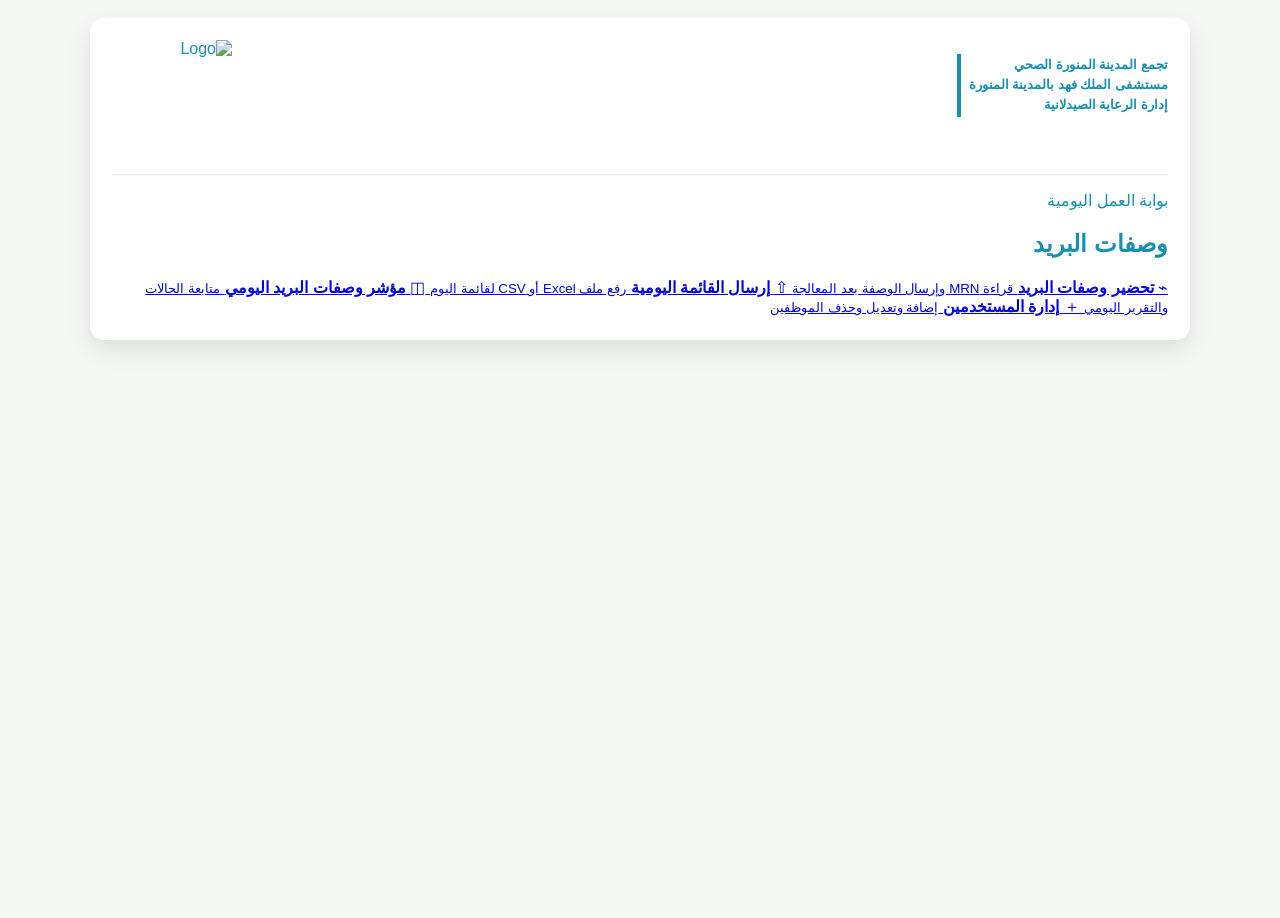
==== index.html @ 7c74ae82 "Add files via upload" ====
<!doctype html>
<html lang="ar" dir="rtl">
<head>
  <meta charset="utf-8">
  <meta name="viewport" content="width=device-width, initial-scale=1">
  <title>بوابة وصفات البريد</title>
  <link rel="stylesheet" href="style.css?v=20260612-portal">
</head>
<body>
  <main class="app-shell employee-shell portal-shell">
    <header class="official-top">
      <div class="official-header">
        <h2>تجمع المدينة المنورة الصحي</h2>
        <h3>مستشفى الملك فهد بالمدينة المنورة</h3>
        <h3>إدارة الرعاية الصيدلانية</h3>
      </div>
      <img class="official-logo" src="logo.png" alt="Logo">
    </header>

    <hr class="official-divider">

    <section class="portal-hero" aria-label="بوابة وصفات البريد">
      <p class="portal-kicker">بوابة العمل اليومية</p>
      <h1>وصفات البريد</h1>
    </section>

    <nav class="portal-grid" aria-label="روابط صفحات النظام">
      <a class="portal-card primary" href="prep.html">
        <span class="portal-icon" aria-hidden="true">⌁</span>
        <span>
          <strong>تحضير وصفات البريد</strong>
          <small>قراءة MRN وإرسال الوصفة بعد المعالجة</small>
        </span>
      </a>

      <a class="portal-card upload" href="upload.html">
        <span class="portal-icon" aria-hidden="true">⇧</span>
        <span>
          <strong>إرسال القائمة اليومية</strong>
          <small>رفع ملف Excel أو CSV لقائمة اليوم</small>
        </span>
      </a>

      <a class="portal-card dashboard" href="dashboard.html">
        <span class="portal-icon" aria-hidden="true">◫</span>
        <span>
          <strong>مؤشر وصفات البريد اليومي</strong>
          <small>متابعة الحالات والتقرير اليومي</small>
        </span>
      </a>

      <a class="portal-card users" href="users.html">
        <span class="portal-icon" aria-hidden="true">＋</span>
        <span>
          <strong>إدارة المستخدمين</strong>
          <small>إضافة وتعديل وحذف الموظفين</small>
        </span>
      </a>
    </nav>
  </main>
</body>
</html>
---- style.css ----
:root {
  color-scheme: light;
  --bg: #f6f8f5;
  --surface: #ffffff;
  --text: #17221d;
  --muted: #637068;
  --border: #dce3dc;
  --primary: #0f766e;
  --primary-dark: #115e59;
  --accent: #b42318;
  --success: #157347;
  --shadow: 0 14px 36px rgba(23, 34, 29, 0.10);
}

* {
  box-sizing: border-box;
}

body {
  margin: 0;
  min-height: 100vh;
  background: var(--bg);
  color: var(--text);
  font-family: Tahoma, Arial, sans-serif;
}

button,
input {
  font: inherit;
}

.app-shell {
  width: min(100%, 720px);
  min-height: 100vh;
  margin: 0 auto;
  padding: 20px;
}

.employee-shell {
  width: min(100%, 1100px);
  min-height: auto;
  margin: 18px auto;
  padding: 22px;
  background: #fff;
  border-radius: 14px;
  box-shadow: 0 10px 25px rgba(0, 0, 0, 0.10);
  color: #168fb3;
}

.official-top {
  display: flex;
  align-items: flex-start;
  justify-content: space-between;
  gap: 12px;
  direction: rtl;
}

.official-header {
  width: fit-content;
  max-width: 100%;
  margin-inline-start: 0;
  margin-inline-end: auto;
  padding-left: 8px;
  border-left: 4px solid #168fb3;
  transform: translateY(14px);
}

.official-header h2,
.official-header h3 {
  margin: 2px 0;
  color: #168fb3;
  font-size: 13px;
  line-height: 1.4;
}

.official-logo {
  width: 120px;
  height: 120px;
  object-fit: contain;
}

.official-divider {
  border: 0;
  border-top: 1px solid #e5e7eb;
  margin: 14px 0;
}

.employee-meta {
  display: flex;
  align-items: center;
  justify-content: flex-end;
  margin-bottom: 14px;
}

.date-box {
  color: #168fb3;
  padding: 0;
  font-size: 13px;
  font-weight: 700;
  text-align: center;
}

.dashboard-meta {
  margin-top: -4px;
  margin-bottom: 8px;
}

.dashboard-date-stack {
  display: grid;
  justify-items: start;
  gap: 6px;
}

.update-box {
  color: #64748b;
  font-size: 12px;
  font-weight: 700;
  text-align: start;
}

.employee-page-title {
  margin: 14px 0 24px;
  color: #168fb3;
  text-align: center;
  font-size: 24px;
  line-height: 1.25;
}

.employee-shell .view {
  min-height: 0;
}

.employee-shell .auth-view {
  min-height: 0;
  align-content: start;
}

.employee-login-card {
  max-width: 320px;
  margin: 16px auto 0;
  background: #f9fafb;
  box-shadow: none;
}

.employee-login-card h2 {
  margin: 0 0 8px;
  color: #168fb3;
  text-align: center;
  font-size: 20px;
}

.employee-login-card .primary-btn {
  justify-self: center;
}

.employee-shell label,
.employee-shell .label {
  color: #111827;
  font-weight: 700;
}

.employee-shell input {
  border-color: #cbd5e1;
}

.employee-shell .primary-btn,
.employee-shell .secondary-btn {
  background: #168fb3;
}

.employee-shell .primary-btn:hover,
.employee-shell .secondary-btn:hover {
  background: #0f7898;
}

.employee-toolbar {
  width: min(100%, 360px);
  margin-left: auto;
  margin-right: auto;
  direction: ltr;
  justify-content: flex-start;
  margin-top: 16px;
  padding: 0;
  background: transparent;
  border: 0;
  border-radius: 0;
}

.employee-toolbar .muted {
  color: #64748b;
}

.employee-toolbar strong {
  color: #168fb3;
}

.user-chip {
  direction: rtl;
  display: inline-flex !important;
  align-items: center;
  justify-content: flex-end;
  gap: 8px;
}

.logout-icon {
  width: 28px;
  height: 28px;
  min-height: 28px;
  padding: 0;
  border: 0;
  background: transparent;
  color: #168fb3;
  font-size: 22px;
  line-height: 1;
  display: inline-flex;
  align-items: center;
  justify-content: center;
}

.logout-icon:hover {
  background: transparent;
  transform: scale(1.08);
}

.employee-shell .ghost-btn {
  color: #168fb3;
  border-color: #cbd5e1;
}

.employee-shell #reader,
.employee-shell .result-card {
  box-shadow: none;
  border-color: #e5e7eb;
}

.employee-shell .camera-toggle {
  background: #fff;
  color: #168fb3;
  border: 1px solid #cbd5e1;
  box-shadow: none;
}

.employee-shell .camera-toggle:hover,
.employee-shell .camera-toggle.is-on:hover {
  background: #f8fafc;
}

.employee-shell .done-btn {
  background: #0f766e;
}

.view {
  min-height: calc(100vh - 40px);
}

.hidden {
  display: none !important;
}

.auth-view {
  display: grid;
  align-content: center;
  gap: 22px;
}

.brand-block h1 {
  margin: 0 0 8px;
  font-size: clamp(28px, 8vw, 42px);
  line-height: 1.15;
}

.page-head {
  display: flex;
  align-items: flex-start;
  justify-content: space-between;
  gap: 12px;
  padding: 10px 0 18px;
}

.page-head h1 {
  margin: 0 0 8px;
  font-size: clamp(28px, 8vw, 40px);
  line-height: 1.15;
}

.brand-block p,
.muted,
.hint {
  color: var(--muted);
}

.warning-hint {
  color: var(--accent);
  font-weight: 700;
  font-size: 12px;
}

.panel,
.result-card,
.upload-box {
  background: var(--surface);
  border: 1px solid var(--border);
  border-radius: 8px;
  box-shadow: var(--shadow);
}

.panel {
  display: grid;
  gap: 12px;
  padding: 20px;
}

label,
.label {
  color: var(--muted);
  font-size: 14px;
}

input {
  width: 100%;
  min-height: 48px;
  border: 1px solid var(--border);
  border-radius: 8px;
  padding: 10px 12px;
  background: #fff;
  color: var(--text);
}

input:focus {
  border-color: var(--primary);
  outline: 3px solid rgba(15, 118, 110, 0.16);
}

button {
  min-height: 38px;
  border: 0;
  border-radius: 8px;
  padding: 8px 12px;
  cursor: pointer;
  font-weight: 700;
  font-size: 14px;
}

button:disabled {
  cursor: not-allowed;
  opacity: 0.55;
}

.icon-action {
  width: 32px;
  min-width: 32px;
  min-height: 32px;
  padding: 0;
  display: inline-flex;
  align-items: center;
  justify-content: center;
  font-size: 17px;
  line-height: 1;
}

.primary-btn,
.secondary-btn {
  background: var(--primary);
  color: #fff;
}

.primary-btn:hover,
.secondary-btn:hover {
  background: var(--primary-dark);
}

.ghost-btn {
  background: transparent;
  color: var(--primary-dark);
  border: 1px solid var(--border);
}

.topbar {
  display: flex;
  align-items: center;
  justify-content: space-between;
  gap: 12px;
  padding: 8px 0 18px;
}

.topbar div {
  display: grid;
  gap: 4px;
}

.topbar-actions {
  display: flex !important;
  grid-template-columns: none;
  flex-wrap: wrap;
  justify-content: flex-end;
  gap: 8px;
}

.topbar-actions button {
  min-height: 34px;
  padding: 6px 10px;
}

.active-mode {
  background: #23352e;
  color: #fff;
  border-color: #23352e;
}

.scanner-area {
  display: grid;
  justify-items: center;
  gap: 12px;
}

#reader {
  width: min(100%, 360px);
  overflow: hidden;
  min-height: 220px;
  background: #168fb3;
  border: 1px solid var(--border);
  border-radius: 8px;
}

.scan-actions {
  display: flex;
  justify-content: center;
  align-items: center;
  width: min(100%, 360px);
  gap: 10px;
}

.camera-toggle {
  display: inline-flex;
  align-items: center;
  justify-content: center;
  min-height: 32px;
  background: #fff;
  color: #168fb3;
  border: 1px solid #cbd5e1;
  box-shadow: none;
}

.camera-toggle:hover {
  background: #f8fafc;
}

.camera-toggle.is-on {
  background: #fff;
  color: #168fb3;
  box-shadow: none;
}

.camera-toggle.is-on:hover {
  background: #f8fafc;
}

.camera-status-dot {
  width: 13px;
  height: 13px;
  border-radius: 999px;
  background: #a8b3ad;
  box-shadow: 0 0 0 4px rgba(255, 255, 255, 0.16);
}

.camera-toggle.is-on .camera-status-dot {
  background: #45f08a;
  box-shadow: 0 0 0 4px rgba(69, 240, 138, 0.18);
}

.manual-form {
  display: grid;
  grid-template-columns: 150px auto;
  align-items: center;
  justify-content: center;
  width: min(100%, 360px);
  gap: 10px;
}

.manual-form input {
  min-width: 0;
  text-align: center;
}

.manual-form button {
  background: #fff;
  color: #168fb3;
  border: 1px solid #cbd5e1;
}

.manual-form button:hover {
  background: #f8fafc;
}

.message {
  min-height: 22px;
  margin: 0;
  color: var(--muted);
  line-height: 1.6;
}

.message.error,
.prepared-message {
  color: var(--accent);
}

.message.success {
  color: var(--success);
}

.result-card {
  display: grid;
  justify-items: center;
  gap: 10px;
  width: min(100%, 360px);
  margin: 14px auto 0;
  padding: 12px 14px;
}

.result-card div {
  display: grid;
  gap: 4px;
}

.result-card strong {
  font-size: 20px;
  line-height: 1.35;
  overflow-wrap: anywhere;
}

.prepared-message {
  margin: 0;
  font-weight: 700;
  line-height: 1.7;
}

.done-btn {
  justify-self: center;
  min-height: 34px;
  margin-top: 4px;
  background: var(--success);
  color: #fff;
}

.done-btn:hover {
  background: #0f5f38;
}

.upload-box {
  margin-top: 18px;
  padding: 16px;
}

.upload-box summary {
  cursor: pointer;
  font-weight: 700;
}

.upload-box form {
  display: grid;
  gap: 10px;
  margin-top: 14px;
}

.upload-page {
  display: grid;
  justify-items: center;
  align-content: start;
}

.upload-standalone {
  width: min(100%, 360px);
  margin-top: 0;
  padding: 14px;
}

.upload-toolbar {
  width: min(100%, 360px);
  margin: 0 auto 14px;
}

.upload-intro {
  margin: 0 0 12px;
}

.upload-submit {
  justify-self: center;
  margin-top: 8px;
  min-height: 38px;
  padding: 8px 18px;
  font-size: 15px;
  background: #168fb3;
}

.upload-submit:hover {
  background: #0f7898;
}

.upload-standalone input {
  min-height: 42px;
  padding: 8px 10px;
  font-size: 14px;
}

.upload-standalone label,
.upload-standalone .hint,
.upload-standalone .upload-intro {
  font-size: 13px;
}

.upload-standalone label {
  color: #168fb3;
}

.users-page {
  display: grid;
  justify-items: center;
  gap: 14px;
}

.users-form {
  display: grid;
  gap: 8px;
  width: min(100%, 360px);
  padding: 14px;
  background: #f9fafb;
  border: 1px solid var(--border);
  border-radius: 8px;
}

.users-form input {
  min-height: 42px;
  padding: 8px 10px;
  font-size: 14px;
}

.users-form label {
  color: #168fb3;
  font-size: 13px;
}

.users-form button {
  justify-self: center;
}

.active-user-row {
  display: inline-flex;
  align-items: center;
  justify-content: center;
  gap: 8px;
  color: #168fb3;
  font-size: 13px;
}

.active-user-row input {
  width: auto;
  min-height: 0;
  margin: 0;
}

.user-form-actions {
  display: flex;
  justify-content: center;
  gap: 8px;
}

.users-table-wrap {
  width: min(100%, 620px);
}

.delete-user-btn,
.edit-user-btn {
  width: 30px;
  min-width: 30px;
  min-height: 30px;
  padding: 0;
  background: transparent;
  color: var(--accent);
  border: 0;
  font-size: 22px;
  line-height: 1;
}

.edit-user-btn {
  color: #168fb3;
}

.delete-user-btn:hover,
.edit-user-btn:hover {
  background: transparent;
  transform: scale(1.08);
}

.supervisor-panel {
  display: grid;
  gap: 14px;
}

.supervisor-head {
  display: flex;
  align-items: flex-start;
  justify-content: flex-start;
  gap: 12px;
}

.supervisor-head h1,
.supervisor-head h2 {
  margin: 0 0 6px;
  font-size: 26px;
}

.supervisor-actions {
  display: flex;
  width: 100%;
  align-items: center;
  justify-content: space-between;
  gap: 8px;
}

.supervisor-actions button {
  min-height: 34px;
  padding: 6px 10px;
  font-size: 13px;
}

.dashboard-icon-btn {
  width: 32px;
  min-width: 32px;
  min-height: 32px;
  padding: 0;
  border: 0;
  background: transparent;
  color: #168fb3;
  font-size: 20px;
  line-height: 1;
  display: inline-flex;
  align-items: center;
  justify-content: center;
}

.dashboard-icon-btn:hover {
  background: transparent;
  transform: scale(1.08);
}

.summary-grid {
  display: flex;
  flex-wrap: wrap;
  justify-content: center;
  gap: 10px;
}

.summary-card {
  display: grid;
  justify-items: center;
  gap: 4px;
  min-width: 104px;
  min-height: 52px;
  padding: 8px 14px;
  background: var(--surface);
  border: 1px solid var(--border);
  border-radius: 8px;
  box-shadow: var(--shadow);
}

.summary-card span {
  color: var(--muted);
  font-size: 11px;
}

.summary-card strong {
  font-size: 20px;
  line-height: 1;
}

.summary-card.done strong {
  color: var(--success);
}

.summary-card.pending strong {
  color: #9a5b00;
}

.table-wrap {
  overflow-x: auto;
  background: var(--surface);
  border: 1px solid var(--border);
  border-radius: 8px;
  box-shadow: var(--shadow);
}

.user-summary-panel {
  display: grid;
  gap: 10px;
  background: var(--surface);
  border: 1px solid var(--border);
  border-radius: 8px;
  padding: 14px;
  box-shadow: var(--shadow);
}

.user-summary-panel h2 {
  margin: 0;
  color: #168fb3;
  font-size: 20px;
}

.user-summary-wrap {
  overflow-x: auto;
}

.user-summary-table {
  width: 100%;
  border-collapse: collapse;
}

.user-summary-table th,
.user-summary-table td {
  padding: 10px;
  text-align: right;
  border-bottom: 1px solid var(--border);
}

.user-summary-table th {
  color: var(--muted);
  background: #f1f5f2;
  font-size: 13px;
}

.user-summary-table tr:last-child td {
  border-bottom: 0;
}

.status-filter {
  display: flex;
  flex-wrap: wrap;
  justify-content: center;
  gap: 8px;
}

.filter-btn {
  min-height: 30px;
  width: auto;
  padding: 4px 12px;
  font-size: 12px;
  background: #fff;
  color: #168fb3;
  border: 1px solid #cbd5e1;
}

.filter-btn:hover {
  background: #f8fafc;
}

.filter-btn.active-filter {
  background: #168fb3;
  color: #fff;
  border-color: #168fb3;
}

.dashboard-search {
  display: flex;
  justify-content: center;
}

.dashboard-search input {
  width: 150px;
  min-height: 34px;
  padding: 6px 10px;
  direction: ltr;
  text-align: center;
  font-size: 13px;
}

.daily-table {
  width: 100%;
  border-collapse: collapse;
  min-width: 680px;
}

.daily-table th,
.daily-table td {
  padding: 9px 10px;
  text-align: right;
  border-bottom: 1px solid var(--border);
  vertical-align: middle;
  font-size: 13px;
}

.daily-table th {
  color: var(--muted);
  font-size: 12px;
  background: #f1f5f2;
}

.daily-table tr:last-child td {
  border-bottom: 0;
}

.status-pill {
  display: inline-flex;
  align-items: center;
  justify-content: center;
  min-height: 26px;
  border-radius: 999px;
  padding: 4px 9px;
  font-size: 12px;
  font-weight: 700;
  white-space: nowrap;
}

.status-pill.prepared {
  background: rgba(21, 115, 71, 0.12);
  color: var(--success);
}

.status-pill.pending {
  background: rgba(154, 91, 0, 0.12);
  color: #7c4a00;
}

.empty-cell {
  color: var(--muted);
  text-align: center !important;
}

.print-report {
  display: none;
}

@media (max-width: 480px) {
  body {
    background: #fff;
  }

  .app-shell {
    padding: 14px;
  }

  .employee-shell {
    width: 100%;
    margin: 0;
    border-radius: 0;
    box-shadow: none;
  }

  .official-logo {
    width: 84px;
    height: 84px;
  }

  .official-header {
    transform: translateY(10px);
  }

  .official-header h2,
  .official-header h3 {
    font-size: 12px;
  }

  .employee-page-title {
    font-size: 20px;
  }

  .view {
    min-height: calc(100vh - 28px);
  }

  #reader {
    min-height: 200px;
  }

  .scan-actions,
  .manual-form {
    grid-template-columns: 150px auto;
    justify-content: center;
  }

  .manual-form input {
    width: 150px;
    justify-self: center;
  }

  .topbar {
    align-items: flex-start;
  }

  .topbar-actions {
    max-width: 180px;
  }

  .supervisor-head,
  .supervisor-actions,
  .summary-grid,
  .status-filter {
    display: flex;
  }

  .daily-table {
    min-width: 0;
  }

  .daily-table thead {
    display: none;
  }

  .daily-table,
  .daily-table tbody,
  .daily-table tr,
  .daily-table td {
    display: block;
    width: 100%;
  }

  .daily-table tr {
    padding: 12px;
    border-bottom: 1px solid var(--border);
  }

  .daily-table td {
    display: grid;
    grid-template-columns: 100px 1fr;
    gap: 10px;
    padding: 8px 0;
    border-bottom: 0;
  }

  .daily-table td::before {
    content: attr(data-label);
    color: var(--muted);
    font-size: 13px;
  }

  .done-btn {
    font-size: 15px;
  }
}

@media print {
  body {
    background: #fff;
  }

  .app-shell {
    width: 100%;
    padding: 0;
  }

  .topbar,
  .supervisor-actions,
  .summary-grid,
  .status-filter,
  .dashboard-search,
  .table-wrap,
  #supervisorMessage {
    display: none !important;
  }

  #supervisorPanel {
    display: grid !important;
  }

  .supervisor-head,
  .user-summary-panel,
  .summary-card {
    box-shadow: none;
  }

  .print-report {
    display: grid;
    gap: 12px;
    max-width: 720px;
    margin: 18px auto 0;
    color: #000;
  }

  .print-report h2 {
    margin: 0;
    text-align: center;
    font-size: 22px;
  }

  .print-report-date {
    margin: 0;
    text-align: center;
    font-size: 13px;
  }

  .print-summary {
    display: grid;
    grid-template-columns: repeat(2, 1fr);
    gap: 10px;
  }

  .print-summary div {
    border: 1px solid #000;
    padding: 10px;
    text-align: center;
  }

  .print-summary span {
    display: block;
    font-size: 13px;
    margin-bottom: 6px;
  }

  .print-summary strong {
    font-size: 26px;
  }

  .print-user-table {
    width: 100%;
    border-collapse: collapse;
    font-size: 13px;
  }

  .print-user-table th,
  .print-user-table td {
    border: 1px solid #000;
    padding: 8px;
    text-align: center;
  }
}
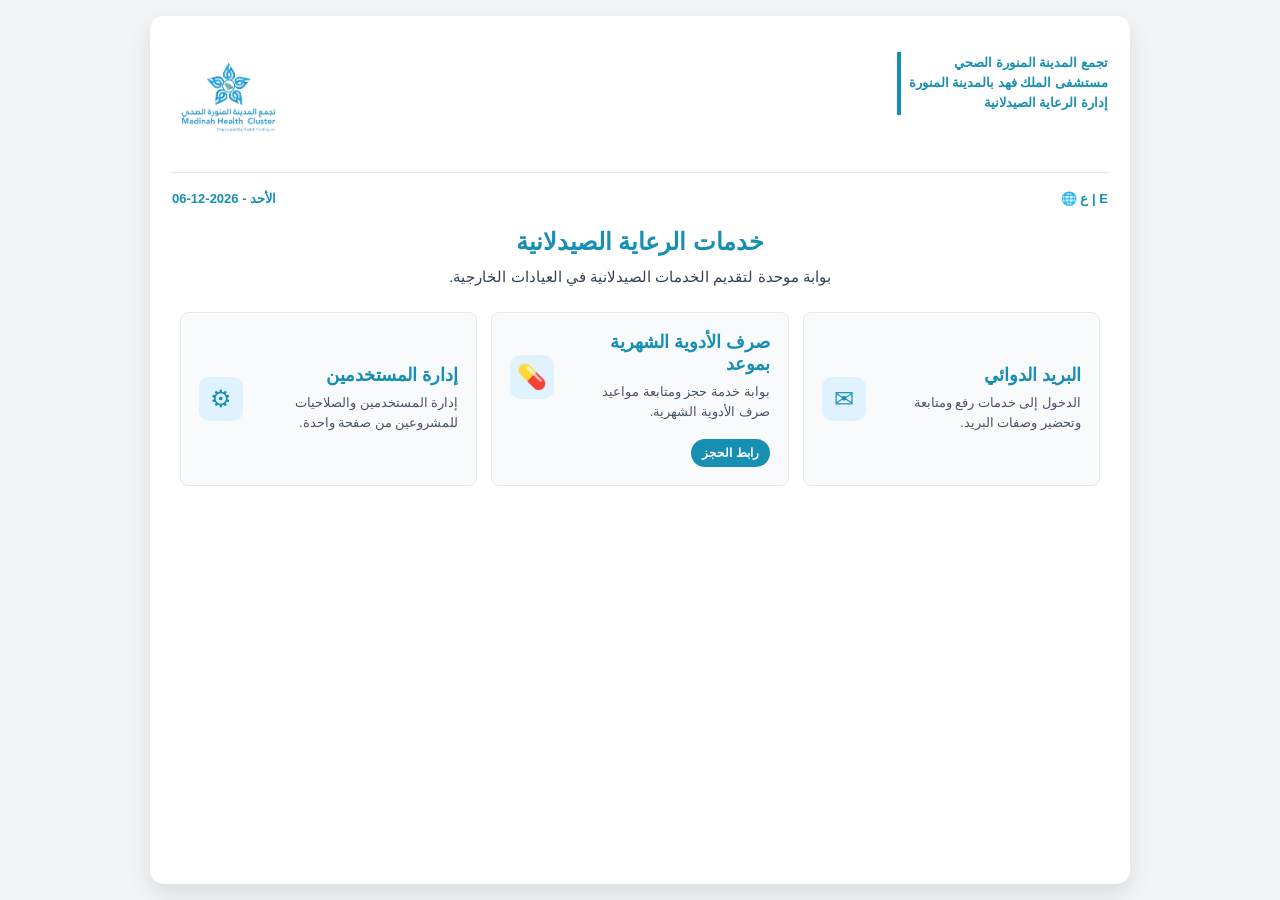
==== commit 8063ec9c: "Add files via upload" ====
--- a/index.html
+++ b/index.html
@@ -1,62 +1,122 @@
-<!doctype html>
+<!DOCTYPE html>
 <html lang="ar" dir="rtl">
 <head>
-  <meta charset="utf-8">
-  <meta name="viewport" content="width=device-width, initial-scale=1">
-  <title>بوابة وصفات البريد</title>
-  <link rel="stylesheet" href="style.css?v=20260612-portal">
+<meta charset="UTF-8">
+<meta name="viewport" content="width=device-width, initial-scale=1.0">
+<title>بوابة خدمات الرعاية الصيدلانية</title>
+<style>
+*{box-sizing:border-box}
+body{font-family:Arial,sans-serif;background:#f3f4f6;margin:0;padding:16px;color:#168fb3}
+.container{max-width:980px;margin:auto;background:#fff;padding:22px;border-radius:14px;box-shadow:0 10px 25px rgba(0,0,0,.1);min-height:calc(100vh - 32px)}
+.top-bar{display:flex;align-items:flex-start;justify-content:space-between;gap:12px;margin-bottom:8px;direction:ltr}
+.logo{width:120px;height:120px;object-fit:contain}
+.official-header{width:fit-content;max-width:100%;text-align:right;transform:translateY(14px);padding-left:8px;border-left:4px solid #168fb3;direction:rtl}
+.official-header h2,.official-header h3{margin:2px 0;font-size:13px;line-height:1.4;color:#168fb3}
+hr{border:none;border-top:1px solid #e5e7eb;margin:14px 0}
+.meta-row{display:flex;align-items:center;justify-content:space-between;gap:12px;margin-bottom:14px;direction:ltr}
+.date-box{color:#168fb3;padding:4px 0;font-size:13px;font-weight:bold;text-align:center}
+.language-chip{color:#168fb3;font-size:13px;font-weight:bold;padding:4px 0;white-space:nowrap}
+.page-title{text-align:center;font-size:24px;font-weight:bold;margin:18px 0 8px;color:#168fb3}
+.subtitle{text-align:center;color:#334155;font-size:15px;line-height:1.7;margin:0 auto 22px;max-width:620px}
+.portal-grid{display:grid;grid-template-columns:repeat(3,minmax(0,1fr));gap:14px;max-width:920px;margin:0 auto}
+.portal-card{background:#f9fafb;border:1px solid #e5e7eb;border-radius:8px;padding:18px;text-decoration:none;color:#111827;display:flex;align-items:center;justify-content:space-between;gap:14px;min-height:132px;transition:.15s ease}
+a.portal-card:hover,.portal-card.has-actions:hover{border-color:#168fb3;transform:translateY(-1px);box-shadow:0 8px 18px rgba(22,143,179,.12)}
+.has-actions{align-items:flex-start;flex-direction:column;cursor:pointer}
+.card-head{display:flex;align-items:center;justify-content:space-between;gap:14px;width:100%}
+.card-text{text-align:start;min-width:0}
+.card-title{font-size:18px;font-weight:bold;color:#168fb3;margin:0 0 7px}
+.card-desc{font-size:13px;color:#475569;line-height:1.6;margin:0}
+.card-icon{width:44px;height:44px;border-radius:10px;background:#e0f2fe;color:#168fb3;display:flex;align-items:center;justify-content:center;font-size:24px;flex:0 0 auto}
+.card-actions{display:flex;flex-wrap:wrap;gap:8px;justify-content:flex-start;width:100%;margin-top:2px}
+.mini-link{display:inline-flex;align-items:center;justify-content:center;width:fit-content;padding:7px 11px;border-radius:999px;background:#168fb3;color:#fff;text-decoration:none;font-size:12px;font-weight:bold;white-space:nowrap}
+.mini-link:hover{filter:brightness(.96)}
+@media (max-width:700px){
+body{padding:10px;background:#fff}
+.container{padding:14px;border-radius:0;box-shadow:none;min-height:100vh}
+.logo{width:84px;height:84px}
+.official-header{transform:translateY(10px)}
+.official-header h2,.official-header h3{font-size:12px}
+.page-title{font-size:20px}
+.portal-grid{grid-template-columns:1fr}
+.portal-card{min-height:104px;padding:15px}
+.card-actions{justify-content:center}
+.mini-link{font-size:12px;padding:7px 10px}
+}
+</style>
 </head>
 <body>
-  <main class="app-shell employee-shell portal-shell">
-    <header class="official-top">
-      <div class="official-header">
-        <h2>تجمع المدينة المنورة الصحي</h2>
-        <h3>مستشفى الملك فهد بالمدينة المنورة</h3>
-        <h3>إدارة الرعاية الصيدلانية</h3>
+<div class="container">
+  <div class="top-bar">
+    <img class="logo" src="logo.png" alt="Logo">
+    <div class="official-header">
+      <h2>تجمع المدينة المنورة الصحي</h2>
+      <h3>مستشفى الملك فهد بالمدينة المنورة</h3>
+      <h3>إدارة الرعاية الصيدلانية</h3>
+    </div>
+  </div>
+
+  <hr>
+
+  <div class="meta-row">
+    <div class="date-box" id="dateBox"></div>
+    <div class="language-chip">🌐 ع | E</div>
+  </div>
+
+  <h1 class="page-title">خدمات الرعاية الصيدلانية</h1>
+  <p class="subtitle">بوابة موحدة لتقديم الخدمات الصيدلانية في العيادات الخارجية.</p>
+
+  <div class="portal-grid">
+    <a class="portal-card" href="prescriptions/index.html">
+      <div class="card-text">
+        <p class="card-title">البريد الدوائي</p>
+        <p class="card-desc">الدخول إلى خدمات رفع ومتابعة وتحضير وصفات البريد.</p>
       </div>
-      <img class="official-logo" src="logo.png" alt="Logo">
-    </header>
+      <div class="card-icon">✉</div>
+    </a>
 
-    <hr class="official-divider">
+    <div class="portal-card has-actions" id="medPortal" role="link" tabindex="0" aria-label="صرف الأدوية الشهرية بموعد">
+      <div class="card-head">
+        <div class="card-text">
+          <p class="card-title">صرف الأدوية الشهرية بموعد</p>
+          <p class="card-desc">بوابة خدمة حجز ومتابعة مواعيد صرف الأدوية الشهرية.</p>
+        </div>
+        <div class="card-icon">💊</div>
+      </div>
+      <div class="card-actions">
+        <a class="mini-link" href="medication/index.html">رابط الحجز</a>
+      </div>
+    </div>
 
-    <section class="portal-hero" aria-label="بوابة وصفات البريد">
-      <p class="portal-kicker">بوابة العمل اليومية</p>
-      <h1>وصفات البريد</h1>
-    </section>
+    <a class="portal-card" href="admin.html">
+      <div class="card-text">
+        <p class="card-title">إدارة المستخدمين</p>
+        <p class="card-desc">إدارة المستخدمين والصلاحيات للمشروعين من صفحة واحدة.</p>
+      </div>
+      <div class="card-icon">⚙</div>
+    </a>
+  </div>
+</div>
 
-    <nav class="portal-grid" aria-label="روابط صفحات النظام">
-      <a class="portal-card primary" href="prep.html">
-        <span class="portal-icon" aria-hidden="true">⌁</span>
-        <span>
-          <strong>تحضير وصفات البريد</strong>
-          <small>قراءة MRN وإرسال الوصفة بعد المعالجة</small>
-        </span>
-      </a>
+<script>
+function renderDate() {
+  const now = new Date();
+  const date = new Intl.DateTimeFormat("en-CA", { timeZone: "Asia/Riyadh" }).format(now);
+  const dayName = new Intl.DateTimeFormat("ar-SA", { timeZone: "Asia/Riyadh", weekday: "long" }).format(now);
+  document.getElementById("dateBox").innerText = `${dayName} - ${date}`;
+}
 
-      <a class="portal-card upload" href="upload.html">
-        <span class="portal-icon" aria-hidden="true">⇧</span>
-        <span>
-          <strong>إرسال القائمة اليومية</strong>
-          <small>رفع ملف Excel أو CSV لقائمة اليوم</small>
-        </span>
-      </a>
-
-      <a class="portal-card dashboard" href="dashboard.html">
-        <span class="portal-icon" aria-hidden="true">◫</span>
-        <span>
-          <strong>مؤشر وصفات البريد اليومي</strong>
-          <small>متابعة الحالات والتقرير اليومي</small>
-        </span>
-      </a>
-
-      <a class="portal-card users" href="users.html">
-        <span class="portal-icon" aria-hidden="true">＋</span>
-        <span>
-          <strong>إدارة المستخدمين</strong>
-          <small>إضافة وتعديل وحذف الموظفين</small>
-        </span>
-      </a>
-    </nav>
-  </main>
+const medPortal = document.getElementById("medPortal");
+medPortal.addEventListener("click", function(event) {
+  if (event.target.closest("a")) return;
+  window.location.href = "medication/portal.html";
+});
+medPortal.addEventListener("keydown", function(event) {
+  if (event.key === "Enter" || event.key === " ") {
+    event.preventDefault();
+    window.location.href = "medication/portal.html";
+  }
+});
+renderDate();
+</script>
 </body>
 </html>
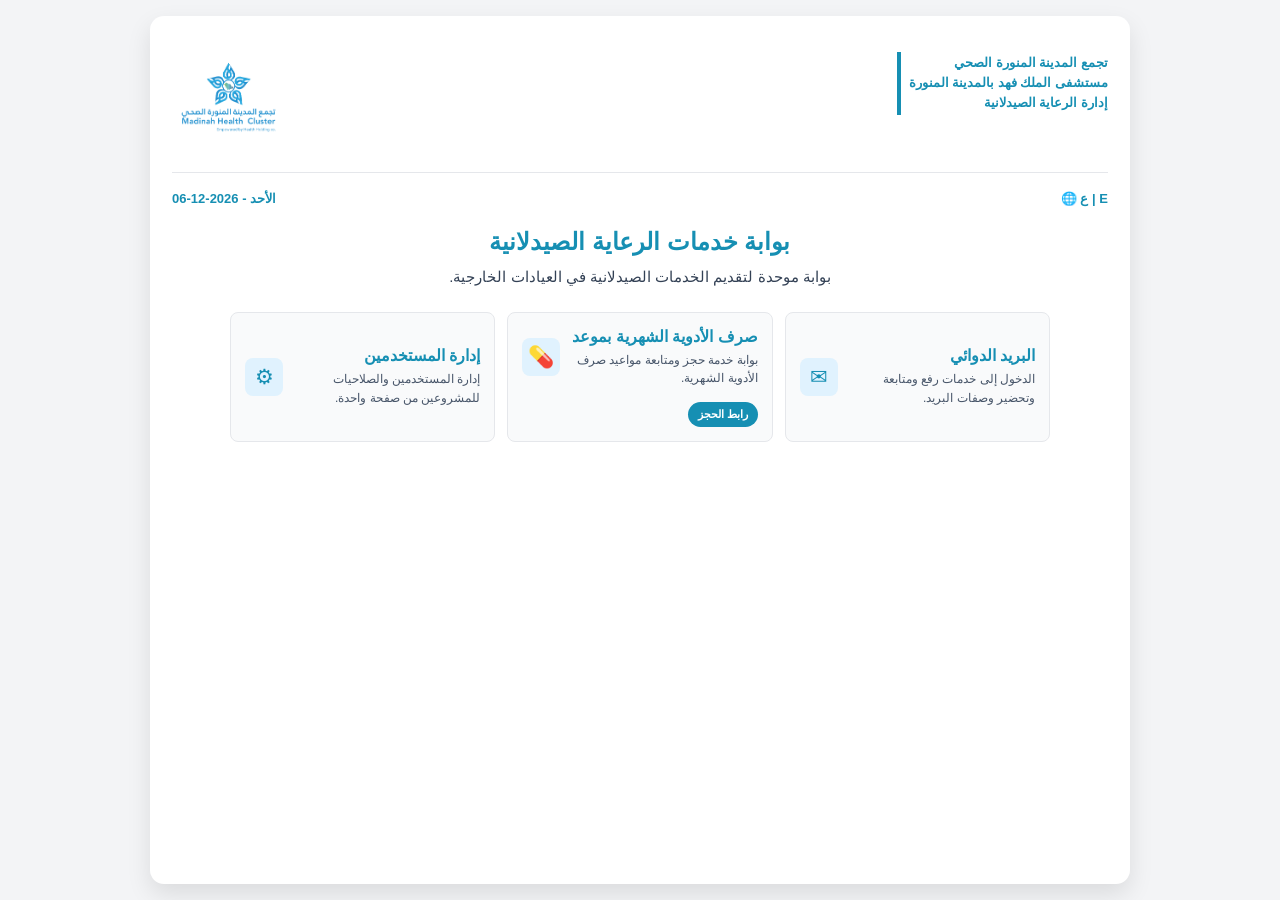
==== commit 6f4bb28c: "Add files via upload" ====
--- a/index.html
+++ b/index.html
@@ -4,6 +4,10 @@
 <meta charset="UTF-8">
 <meta name="viewport" content="width=device-width, initial-scale=1.0">
 <title>بوابة خدمات الرعاية الصيدلانية</title>
+<meta property="og:title" content="بوابة خدمات الرعاية الصيدلانية">
+<meta property="og:description" content="بوابة موحدة لتقديم الخدمات الصيدلانية في العيادات الخارجية.">
+<meta name="twitter:title" content="بوابة خدمات الرعاية الصيدلانية">
+<meta name="twitter:description" content="بوابة موحدة لتقديم الخدمات الصيدلانية في العيادات الخارجية.">
 <style>
 *{box-sizing:border-box}
 body{font-family:Arial,sans-serif;background:#f3f4f6;margin:0;padding:16px;color:#168fb3}
@@ -15,7 +19,7 @@
 hr{border:none;border-top:1px solid #e5e7eb;margin:14px 0}
 .meta-row{display:flex;align-items:center;justify-content:space-between;gap:12px;margin-bottom:14px;direction:ltr}
 .date-box{color:#168fb3;padding:4px 0;font-size:13px;font-weight:bold;text-align:center}
-.language-chip{color:#168fb3;font-size:13px;font-weight:bold;padding:4px 0;white-space:nowrap}
+.language-chip{color:#168fb3;font-size:13px;font-weight:bold;padding:4px 0;white-space:nowrap;background:transparent;border:0;cursor:pointer;font-family:inherit}
 .page-title{text-align:center;font-size:24px;font-weight:bold;margin:18px 0 8px;color:#168fb3}
 .subtitle{text-align:center;color:#334155;font-size:15px;line-height:1.7;margin:0 auto 22px;max-width:620px}
 .portal-grid{display:grid;grid-template-columns:repeat(3,minmax(0,1fr));gap:14px;max-width:920px;margin:0 auto}
@@ -30,6 +34,13 @@
 .card-actions{display:flex;flex-wrap:wrap;gap:8px;justify-content:flex-start;width:100%;margin-top:2px}
 .mini-link{display:inline-flex;align-items:center;justify-content:center;width:fit-content;padding:7px 11px;border-radius:999px;background:#168fb3;color:#fff;text-decoration:none;font-size:12px;font-weight:bold;white-space:nowrap}
 .mini-link:hover{filter:brightness(.96)}
+.portal-grid{gap:12px;max-width:820px}
+.portal-card{min-height:108px;padding:14px;gap:12px}
+.card-head{gap:12px}
+.card-title{font-size:16px;margin-bottom:5px}
+.card-desc{font-size:12px;line-height:1.55}
+.card-icon{width:38px;height:38px;border-radius:8px;font-size:21px}
+.mini-link{padding:6px 10px;font-size:11px}
 @media (max-width:700px){
 body{padding:10px;background:#fff}
 .container{padding:14px;border-radius:0;box-shadow:none;min-height:100vh}
@@ -38,7 +49,10 @@
 .official-header h2,.official-header h3{font-size:12px}
 .page-title{font-size:20px}
 .portal-grid{grid-template-columns:1fr}
-.portal-card{min-height:104px;padding:15px}
+.portal-card{min-height:92px;padding:12px}
+.card-title{font-size:15px}
+.card-desc{font-size:12px}
+.card-icon{width:34px;height:34px;font-size:19px}
 .card-actions{justify-content:center}
 .mini-link{font-size:12px;padding:7px 10px}
 }
@@ -49,9 +63,9 @@
   <div class="top-bar">
     <img class="logo" src="logo.png" alt="Logo">
     <div class="official-header">
-      <h2>تجمع المدينة المنورة الصحي</h2>
-      <h3>مستشفى الملك فهد بالمدينة المنورة</h3>
-      <h3>إدارة الرعاية الصيدلانية</h3>
+      <h2 id="officialLine1">تجمع المدينة المنورة الصحي</h2>
+      <h3 id="officialLine2">مستشفى الملك فهد بالمدينة المنورة</h3>
+      <h3 id="officialLine3">إدارة الرعاية الصيدلانية</h3>
     </div>
   </div>
 
@@ -59,17 +73,17 @@
 
   <div class="meta-row">
     <div class="date-box" id="dateBox"></div>
-    <div class="language-chip">🌐 ع | E</div>
+    <button type="button" class="language-chip" id="languageToggle" onclick="toggleLanguage()">🌐 ع | E</button>
   </div>
 
-  <h1 class="page-title">خدمات الرعاية الصيدلانية</h1>
-  <p class="subtitle">بوابة موحدة لتقديم الخدمات الصيدلانية في العيادات الخارجية.</p>
+  <h1 class="page-title" id="pageTitle">بوابة خدمات الرعاية الصيدلانية</h1>
+  <p class="subtitle" id="subtitle">بوابة موحدة لتقديم الخدمات الصيدلانية في العيادات الخارجية.</p>
 
   <div class="portal-grid">
-    <a class="portal-card" href="prescriptions/index.html">
+    <a class="portal-card" href="prescriptions/index.html" target="_blank" rel="noopener">
       <div class="card-text">
-        <p class="card-title">البريد الدوائي</p>
-        <p class="card-desc">الدخول إلى خدمات رفع ومتابعة وتحضير وصفات البريد.</p>
+        <p class="card-title" id="mailTitle">البريد الدوائي</p>
+        <p class="card-desc" id="mailDesc">الدخول إلى خدمات رفع ومتابعة وتحضير وصفات البريد.</p>
       </div>
       <div class="card-icon">✉</div>
     </a>
@@ -77,20 +91,20 @@
     <div class="portal-card has-actions" id="medPortal" role="link" tabindex="0" aria-label="صرف الأدوية الشهرية بموعد">
       <div class="card-head">
         <div class="card-text">
-          <p class="card-title">صرف الأدوية الشهرية بموعد</p>
-          <p class="card-desc">بوابة خدمة حجز ومتابعة مواعيد صرف الأدوية الشهرية.</p>
+          <p class="card-title" id="medTitle">صرف الأدوية الشهرية بموعد</p>
+          <p class="card-desc" id="medDesc">بوابة خدمة حجز ومتابعة مواعيد صرف الأدوية الشهرية.</p>
         </div>
         <div class="card-icon">💊</div>
       </div>
       <div class="card-actions">
-        <a class="mini-link" href="medication/index.html">رابط الحجز</a>
+        <a class="mini-link" id="bookingLink" href="medication/index.html" target="_blank" rel="noopener">رابط الحجز</a>
       </div>
     </div>
 
-    <a class="portal-card" href="admin.html">
+    <a class="portal-card" href="admin.html" target="_blank" rel="noopener">
       <div class="card-text">
-        <p class="card-title">إدارة المستخدمين</p>
-        <p class="card-desc">إدارة المستخدمين والصلاحيات للمشروعين من صفحة واحدة.</p>
+        <p class="card-title" id="adminTitle">إدارة المستخدمين</p>
+        <p class="card-desc" id="adminDesc">إدارة المستخدمين والصلاحيات للمشروعين من صفحة واحدة.</p>
       </div>
       <div class="card-icon">⚙</div>
     </a>
@@ -98,25 +112,86 @@
 </div>
 
 <script>
+let currentLang = "ar";
+
+const text = {
+  ar: {
+    title: "بوابة خدمات الرعاية الصيدلانية",
+    officialLine1: "تجمع المدينة المنورة الصحي",
+    officialLine2: "مستشفى الملك فهد بالمدينة المنورة",
+    officialLine3: "إدارة الرعاية الصيدلانية",
+    subtitle: "بوابة موحدة لتقديم الخدمات الصيدلانية في العيادات الخارجية.",
+    mailTitle: "البريد الدوائي",
+    mailDesc: "الدخول إلى خدمات رفع ومتابعة وتحضير وصفات البريد.",
+    medTitle: "صرف الأدوية الشهرية بموعد",
+    medDesc: "بوابة خدمة حجز ومتابعة مواعيد صرف الأدوية الشهرية.",
+    bookingLink: "رابط الحجز",
+    adminTitle: "إدارة المستخدمين",
+    adminDesc: "إدارة المستخدمين والصلاحيات للمشروعين من صفحة واحدة."
+  },
+  en: {
+    title: "Pharmaceutical Care Services Portal",
+    officialLine1: "Madinah Health Cluster",
+    officialLine2: "King Fahad Hospital - Madinah",
+    officialLine3: "Pharmaceutical Care Administration",
+    subtitle: "A unified portal for outpatient pharmacy services.",
+    mailTitle: "Mail Pharmacy",
+    mailDesc: "Access mail prescription upload, tracking, and preparation services.",
+    medTitle: "Monthly Medication Pickup by Appointment",
+    medDesc: "A portal for booking and managing monthly medication pickup appointments.",
+    bookingLink: "Booking Link",
+    adminTitle: "User Management",
+    adminDesc: "Manage users and permissions for both services from one page."
+  }
+};
+
+function setLanguage(lang) {
+  currentLang = lang;
+  document.documentElement.lang = lang;
+  document.documentElement.dir = lang === "ar" ? "rtl" : "ltr";
+  document.title = text[lang].title;
+  document.getElementById("officialLine1").innerText = text[lang].officialLine1;
+  document.getElementById("officialLine2").innerText = text[lang].officialLine2;
+  document.getElementById("officialLine3").innerText = text[lang].officialLine3;
+  document.getElementById("pageTitle").innerText = text[lang].title;
+  document.getElementById("subtitle").innerText = text[lang].subtitle;
+  document.getElementById("mailTitle").innerText = text[lang].mailTitle;
+  document.getElementById("mailDesc").innerText = text[lang].mailDesc;
+  document.getElementById("medTitle").innerText = text[lang].medTitle;
+  document.getElementById("medDesc").innerText = text[lang].medDesc;
+  document.getElementById("bookingLink").innerText = text[lang].bookingLink;
+  document.getElementById("adminTitle").innerText = text[lang].adminTitle;
+  document.getElementById("adminDesc").innerText = text[lang].adminDesc;
+  document.getElementById("medPortal").setAttribute("aria-label", text[lang].medTitle);
+  renderDate();
+}
+
+function toggleLanguage() {
+  setLanguage(currentLang === "ar" ? "en" : "ar");
+}
+
 function renderDate() {
   const now = new Date();
   const date = new Intl.DateTimeFormat("en-CA", { timeZone: "Asia/Riyadh" }).format(now);
-  const dayName = new Intl.DateTimeFormat("ar-SA", { timeZone: "Asia/Riyadh", weekday: "long" }).format(now);
+  const dayName = new Intl.DateTimeFormat(currentLang === "ar" ? "ar-SA" : "en-US", {
+    timeZone: "Asia/Riyadh",
+    weekday: "long"
+  }).format(now);
   document.getElementById("dateBox").innerText = `${dayName} - ${date}`;
 }
 
 const medPortal = document.getElementById("medPortal");
 medPortal.addEventListener("click", function(event) {
   if (event.target.closest("a")) return;
-  window.location.href = "medication/portal.html";
+  window.open("medication/portal.html", "_blank", "noopener");
 });
 medPortal.addEventListener("keydown", function(event) {
   if (event.key === "Enter" || event.key === " ") {
     event.preventDefault();
-    window.location.href = "medication/portal.html";
+    window.open("medication/portal.html", "_blank", "noopener");
   }
 });
-renderDate();
+setLanguage("ar");
 </script>
 </body>
 </html>
